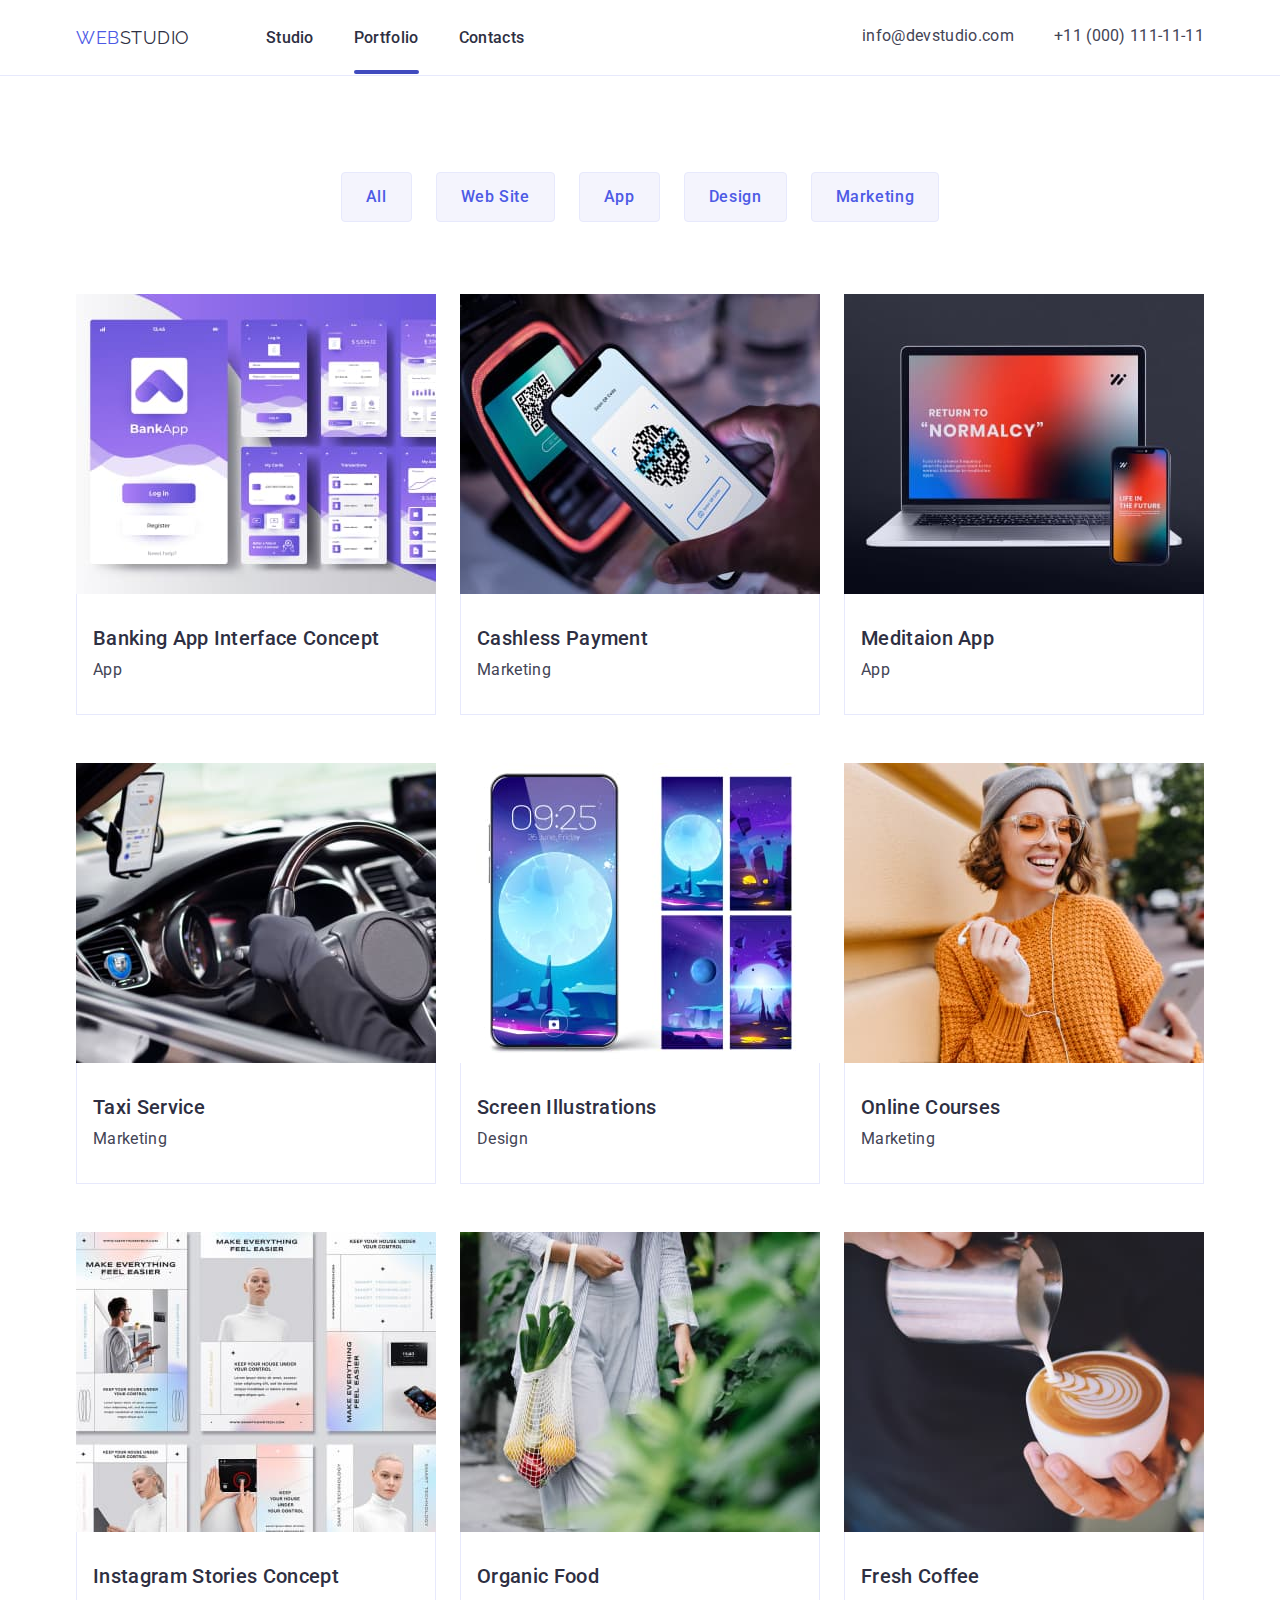
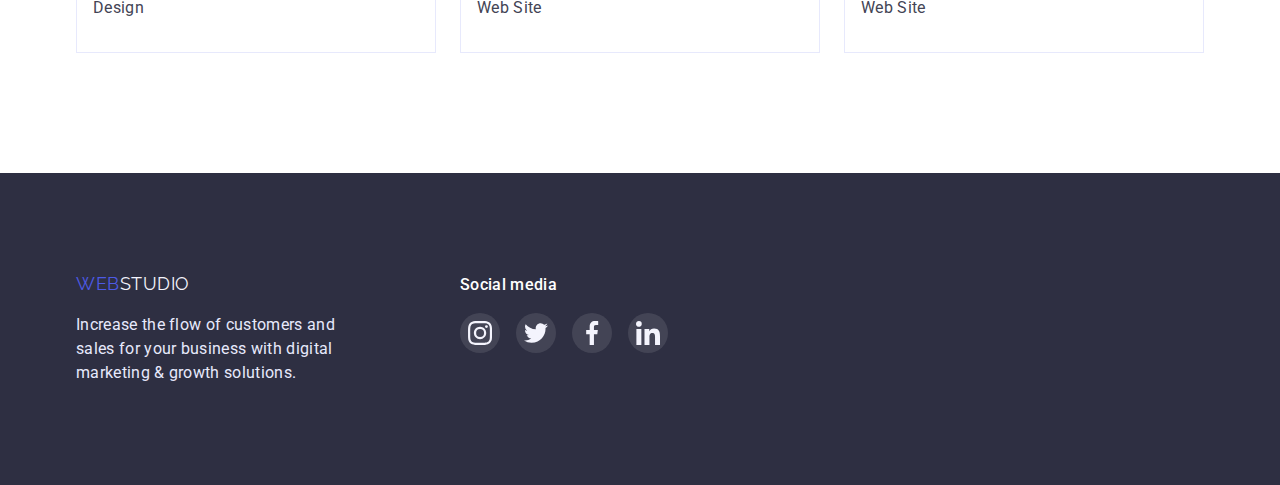
==== portfolio.html @ 822877cd "Initial commit" ====
<!DOCTYPE html>
<html lang="en">
  <head>
    <meta charset="UTF-8" />
    <meta name="viewport" content="width=device-width, initial-scale=1.0" />
    <title>Portfolio</title>
    <link rel="preconnect" href="https://fonts.googleapis.com" />
    <link rel="preconnect" href="https://fonts.gstatic.com" crossorigin />
    <link
      href="https://fonts.googleapis.com/css2?family=Raleway:wght@800&family=Roboto:wght@400;500;700;900&display=swap"
      rel="stylesheet"
    />
    <link
      rel="stylesheet"
      href="https://cdnjs.cloudflare.com/ajax/libs/modern-normalize/1.0.0/modern-normalize.min.css"
    />
    <link rel="stylesheet" href="./css/styles.css" />
  </head>
  <body>
    <header class="header">
      <div class="container">
        <!-- Navigation -->
        <nav class="header-nav">
          <!-- Logo -->
          <a href="./index.html" class="header-logo link">
            <span class="web-logo-part">Web</span>Studio</a
          >
          <!-- Sections -->
          <ul class="header-menu list">
            <li><a href="./index.html" class="link">Studio</a></li>
            <li>
              <a href="./portfolio.html" class="active-link">Portfolio</a>
            </li>
            <li><a href="#" class="link">Contacts</a></li>
          </ul>
        </nav>
        <!-- Contacts -->
        <address>
          <ul class="header-contacts list">
            <li>
              <a
                href="mailto:info@devstudio.com"
                class="header-contacts-mailto link"
                >info@devstudio.com</a
              >
            </li>
            <li>
              <a href="tel:+11(000)111-11-11" class="header-contacts-tel link"
                >+11 (000) 111-11-11</a
              >
            </li>
          </ul>
        </address>
      </div>
    </header>
    <main>
      <!-- Our Portfolio -->
      <section class="portfolio">
        <div class="container">
          <h1 class="visually-hidden">Our Portfolio</h1>
          <!-- Filters -->
          <ul class="portfolio-filters list">
            <li>
              <button type="button" class="btn secondary">All</button>
            </li>
            <li>
              <button type="button" class="btn secondary">Web Site</button>
            </li>
            <li>
              <button type="button" class="btn secondary">App</button>
            </li>
            <li>
              <button type="button" class="btn secondary">Design</button>
            </li>
            <li>
              <button type="button" class="btn secondary">Marketing</button>
            </li>
          </ul>
          <!-- Portfolio -->
          <h2 class="visually-hidden">Projects</h2>
          <ul class="portfolio-list list">
            <!-- Banking App Interface Concept -->
            <li class="portfolio-item">
              <a href="#" class="link">
                <div class="portfolio-project-img">
                  <img
                    src="./images/portfolio/banking-app.jpg"
                    alt="Example of Banking App Interface Concept"
                    width="360"
                    height="300"
                  />
                  <p class="portfolio-project-desc">
                    14 Stylish and User-Friendly App Design Concepts · Task
                    Manager App · Calorie Tracker App · Exotic Fruit Ecommerce
                    App · Cloud Storage App
                  </p>
                </div>
                <div class="portfolio-item-content">
                  <h3 class="sub-title">Banking App Interface Concept</h3>
                  <p>App</p>
                </div>
              </a>
            </li>
            <!-- Cashless Payment -->
            <li class="portfolio-item">
              <a href="#" class="link">
                <div class="portfolio-project-img">
                  <img
                    src="./images/portfolio/cashless-payment.jpg"
                    alt="Example of Cashless Payment System"
                    width="360"
                    height="300"
                  />
                  <p class="portfolio-project-desc">
                    14 Stylish and User-Friendly App Design Concepts · Task
                    Manager App · Calorie Tracker App · Exotic Fruit Ecommerce
                    App · Cloud Storage App
                  </p>
                </div>
                <div class="portfolio-item-content">
                  <h3 class="sub-title">Cashless Payment</h3>
                  <p>Marketing</p>
                </div>
              </a>
            </li>
            <!-- Meditaion App -->
            <li class="portfolio-item">
              <a href="#" class="link">
                <div class="portfolio-project-img">
                  <img
                    src="./images/portfolio/meditation-app.jpg"
                    alt="Example of Meditation App"
                    width="360"
                    height="300"
                  />

                  <p class="portfolio-project-desc">
                    14 Stylish and User-Friendly App Design Concepts · Task
                    Manager App · Calorie Tracker App · Exotic Fruit Ecommerce
                    App · Cloud Storage App
                  </p>
                </div>
                <div class="portfolio-item-content">
                  <h3 class="sub-title">Meditaion App</h3>
                  <p>App</p>
                </div>
              </a>
            </li>
            <!-- Taxi Service -->
            <li class="portfolio-item">
              <a href="#" class="link">
                <div class="portfolio-project-img">
                  <img
                    src="./images/portfolio/taxi-service.jpg"
                    alt="Example of Taxi Service"
                    width="360"
                    height="300"
                  />

                  <p class="portfolio-project-desc">
                    14 Stylish and User-Friendly App Design Concepts · Task
                    Manager App · Calorie Tracker App · Exotic Fruit Ecommerce
                    App · Cloud Storage App
                  </p>
                </div>
                <div class="portfolio-item-content">
                  <h3 class="sub-title">Taxi Service</h3>
                  <p>Marketing</p>
                </div>
              </a>
            </li>
            <!-- Screen Illustrations -->
            <li class="portfolio-item">
              <a href="#" class="link">
                <div class="portfolio-project-img">
                  <img
                    src="./images/portfolio/screen-illustrations.jpg"
                    alt="Example of Screen Illustrations"
                    width="360"
                    height="300"
                  />

                  <p class="portfolio-project-desc">
                    14 Stylish and User-Friendly App Design Concepts · Task
                    Manager App · Calorie Tracker App · Exotic Fruit Ecommerce
                    App · Cloud Storage App
                  </p>
                </div>
                <div class="portfolio-item-content">
                  <h3 class="sub-title">Screen Illustrations</h3>
                  <p>Design</p>
                </div>
              </a>
            </li>
            <!-- Online Courses -->
            <li class="portfolio-item">
              <a href="#" class="link">
                <div class="portfolio-project-img">
                  <img
                    src="./images/portfolio/online-courses.jpg"
                    alt="Example of Online Courses"
                    width="360"
                    height="300"
                  />

                  <p class="portfolio-project-desc">
                    14 Stylish and User-Friendly App Design Concepts · Task
                    Manager App · Calorie Tracker App · Exotic Fruit Ecommerce
                    App · Cloud Storage App
                  </p>
                </div>
                <div class="portfolio-item-content">
                  <h3 class="sub-title">Online Courses</h3>
                  <p>Marketing</p>
                </div>
              </a>
            </li>
            <!-- Instagram Stories Concept -->
            <li class="portfolio-item">
              <a href="#" class="link">
                <div class="portfolio-project-img">
                  <img
                    src="./images/portfolio/insta-stories-concept.jpg"
                    alt="Example of Instagram Stories Concept"
                    width="360"
                    height="300"
                  />

                  <p class="portfolio-project-desc">
                    14 Stylish and User-Friendly App Design Concepts · Task
                    Manager App · Calorie Tracker App · Exotic Fruit Ecommerce
                    App · Cloud Storage App
                  </p>
                </div>
                <div class="portfolio-item-content">
                  <h3 class="sub-title">Instagram Stories Concept</h3>
                  <p>Design</p>
                </div>
              </a>
            </li>
            <!-- Organic Food -->
            <li class="portfolio-item">
              <a href="#" class="link">
                <div class="portfolio-project-img">
                  <img
                    src="./images/portfolio/organic-food.jpg"
                    alt="Example of Organic Food Web Site"
                    width="360"
                    height="300"
                  />

                  <p class="portfolio-project-desc">
                    14 Stylish and User-Friendly App Design Concepts · Task
                    Manager App · Calorie Tracker App · Exotic Fruit Ecommerce
                    App · Cloud Storage App
                  </p>
                </div>
                <div class="portfolio-item-content">
                  <h3 class="sub-title">Organic Food</h3>
                  <p>Web Site</p>
                </div>
              </a>
            </li>
            <!-- Fresh Coffee -->
            <li class="portfolio-item">
              <a href="#" class="link">
                <div class="portfolio-project-img">
                  <img
                    src="./images/portfolio/fresh-coffee.jpg"
                    alt="Example of Fresh Coffee Web Site"
                    width="360"
                    height="300"
                  />
                  <p class="portfolio-project-desc">
                    14 Stylish and User-Friendly App Design Concepts · Task
                    Manager App · Calorie Tracker App · Exotic Fruit Ecommerce
                    App · Cloud Storage App
                  </p>
                </div>
                <div class="portfolio-item-content">
                  <h3 class="sub-title">Fresh Coffee</h3>
                  <p>Web Site</p>
                </div>
              </a>
            </li>
          </ul>
        </div>
      </section>
    </main>
    <footer class="footer">
      <div class="container">
        <div class="footer-logo-block">
          <!-- Logo -->
          <a href="./index.html" class="footer-logo link">
            <span class="web-logo-part">Web</span>Studio</a
          >
          <p class="footer-text">
            Increase the flow of customers and sales for your business with
            digital marketing & growth solutions.
          </p>
        </div>
        <div class="footer-social-media">
          <p class="footer-icons-title">Social media</p>
          <ul class="footer-social-media-list list">
            <li class="footer-social-media-item">
              <a href="#" class="footer-social-media-link link">
                <svg class="social-media-icon" width="24" height="24">
                  <use href="./images/icons.svg#icon-instagram"></use>
                </svg>
              </a>
            </li>
            <li class="footer-social-media-item">
              <a href="#" class="footer-social-media-link link"
                ><svg class="social-media-icon" width="24" height="24">
                  <use href="./images/icons.svg#icon-twitter"></use></svg
              ></a>
            </li>
            <li class="footer-social-media-item">
              <a href="#" class="footer-social-media-link link"
                ><svg class="social-media-icon" width="24" height="24">
                  <use href="./images/icons.svg#icon-fb"></use></svg
              ></a>
            </li>
            <li>
              <a href="#" class="footer-social-media-link link"
                ><svg class="social-media-icon" width="24" height="24">
                  <use href="./images/icons.svg#icon-linkedin"></use></svg
              ></a>
            </li>
          </ul>
        </div>
      </div>
    </footer>
  </body>
</html>
---- css/styles.css ----
/* ROOT */

:root {
  /* Positioning */
  --top-bottom-section-padding: 120px;
  --section-bottom-margin: 72px;
  --p-margin-top-bottom: 8px;
  --column-img-gap: 24px;
  --row-img-gap: 48px;
  --header-gap: 40px;
  --footer-gap-margin: 16px;

  /* Transition */
  --transition-duration: 250ms;
  --transition-timing-function: cubic-bezier(0.4, 0, 0.2, 1);

  /* Border */
  --btn-border-radius: 4px;

  /* Color */
  --primary-brand-color: #4d5ae5;
  --pressed-state-color: #404bbf;
  --success-color: #31d0aa;
  --title-text-color: #2e2f42;
  --subtle-text-color: #8e8f99;
  --primary-text-color: #434455;
  --accent-color: #e7e9fc;
  --light-backgrounds-color: #f4f4fd;
  --main-basic-color: #ffffff;
  --hero-bg: #2e2f42;
  --hero-bg-gradient: rgba(46, 47, 66, 0.7);
  --modal-window-color: #fcfcfc;
  --modal-overlay-color: rgba(46, 47, 66, 0.4);

  /* Font */

  /* Family */
  --primary-font: Roboto;
  --logo-font: Raleway;
  --family-font: sans-serif;
  /* Weight */
  --med-font: 500;
  --bold-font: 700;
  /* Size */
  --main-title-font-size: 56px;
  --section-title-font-size: 36px;
  --sub-title-font-size: 20px;
  --logo-font-size: 18px;
  --small-font-size: 12px;
  /* Line height */
  --main-title-line-height: 1.07;
  --section-title-line-height: 1.11;
  --small-line-height: 1.16;
  --footer-logo-line-height: 1.17;
  --sub-title-line-height: 1.2;
  --header-logo-line-height: 1.33;
  --primary-line-height: 1.5;
  /* Letter spacing */
  --primary-letter-spacing: 0.02em;
  --logo-letter-spacing: 0.03em;
  --small-btn-letter-spacing: 0.04em;
}

/* RESET */

h1,
h2,
h3,
p {
  margin: 0;
}

ul {
  padding: 0;
  margin: 0;
}

img {
  display: block;
  width: 100%;
  max-width: 100%;
  height: auto;
}

address {
  font-style: normal;
}

.container {
  width: 100%;
  max-width: 1158px;
  padding: 0 15px;
  margin: 0 auto;
}

.section {
  padding: var(--top-bottom-section-padding) 0;
}

.link,
.active-link {
  color: inherit;
  text-decoration: none;
}

.list {
  list-style: none;
}

/* Body */

body {
  color: var(--primary-text-color);
  background-color: var(--main-basic-color);

  font-family: var(--primary-font), var(--family-font);
  line-height: var(--primary-line-height);
  letter-spacing: var(--primary-letter-spacing);
}

/* Titles */

/* h1 */
.main-title {
  font-weight: var(--bold-font);
  font-size: var(--main-title-font-size);
  line-height: var(--main-title-line-height);
}

/* h2 */
.section-title {
  margin-bottom: var(--section-bottom-margin);

  color: var(--title-text-color);

  font-weight: var(--bold-font);
  font-size: var(--section-title-font-size);
  line-height: var(--section-title-line-height);
  text-align: center;
}

/* h3 */
.sub-title {
  margin-bottom: var(--p-margin-top-bottom);

  color: var(--title-text-color);

  font-weight: var(--med-font);
  font-size: var(--sub-title-font-size);
  line-height: var(--sub-title-line-height);
}

.visually-hidden {
  position: absolute;
  width: 1px;
  height: 1px;
  margin: -1px;
  border: 0;
  padding: 0;

  white-space: nowrap;
  clip-path: inset(100%);
  clip: rect(0 0 0 0);
  overflow: hidden;
}

/* Buttons */

.btn {
  display: block;
  margin: 0 auto;
  border-radius: var(--btn-border-radius);
  text-align: center;

  font-family: inherit;
  font-weight: var(--med-font);
  font-size: inherit;
  line-height: inherit;
  letter-spacing: var(--small-btn-letter-spacing);

  cursor: pointer;
}

.btn.primary {
  border: transparent;
  box-shadow: 0px 4px 4px rgba(0, 0, 0, 0.15);
  padding: 16px 32px 16px 32px;
  min-width: 169px;

  background-color: var(--primary-brand-color);
  color: var(--main-basic-color);

  transition: box-shadow var(--transition-duration)
      var(--transition-timing-function),
    background-color var(--transition-duration)
      var(--transition-timing-function);
}

.btn.primary:is(:hover, :focus) {
  box-shadow: 0px 1px 6px rgba(46, 47, 66, 0.08),
    0px 1px 1px rgba(46, 47, 66, 0.16), 0px 2px 1px rgba(46, 47, 66, 0.08);

  background-color: var(--pressed-state-color);
}

.btn.secondary {
  padding: 12px 24px 12px 24px;
  min-width: 69px;
  border: 1px solid var(--accent-color);

  background-color: var(--light-backgrounds-color);
  color: var(--primary-brand-color);

  transition: box-shadow var(--transition-duration)
      var(--transition-timing-function),
    background-color var(--transition-duration)
      var(--transition-timing-function),
    color var(--transition-duration) var(--transition-timing-function);
}

.btn.secondary:is(:hover, :focus) {
  border: 1px solid transparent;
  box-shadow: 0px 3px 1px rgba(0, 0, 0, 0.1), 0px 2px 1px rgba(0, 0, 0, 0.08),
    0px 2px 2px rgba(0, 0, 0, 0.12);

  background-color: var(--pressed-state-color);
  color: var(--main-basic-color);
}

/* Logo */

.web-logo-part {
  color: var(--primary-brand-color);
}

/* HEADER */

.header {
  border-bottom: 1px solid var(--accent-color);
}

.header > .container {
  display: flex;
}

/* Navigation */

.header-nav {
  display: flex;
  align-items: center;
  margin-right: auto;
}

/* Logo */

.header-logo {
  color: var(--title-text-color);

  font-family: var(--logo-font), var(--family-font);
  font-size: var(--logo-font-size);
  letter-spacing: var(--logo-letter-spacing);
  line-height: var(--logo-line-height);
  text-transform: uppercase;
}

/* Sections */

.header-menu {
  display: flex;
  gap: var(--header-gap);
  margin-left: 76px;
}

.header-menu .link,
.header-menu .active-link {
  position: relative;

  color: var(--title-text-color);

  font-weight: var(--med-font);

  transition: color var(--transition-duration) var(--transition-timing-function);
}

.header-menu .link:is(:hover, :focus),
.header-menu .active-link:is(:hover, :focus) {
  color: var(--pressed-state-color);
}

/* Лінія в меню навігації підсвічується на активній сторінці  */
.header-menu .active-link::after {
  content: '';
  position: absolute;
  left: 0;
  bottom: 0;
  border-radius: 2px;

  display: block;
  width: 100%;
  height: 4px;

  background-color: var(--pressed-state-color);
}

/* Лінія в меню навігації підсвічується при переключенні між назвами сторінок сайту*/
.header-menu .link::after {
  content: '';
  position: absolute;
  left: 0;
  bottom: 0;
  border-radius: 2px;

  display: block;
  width: 100%;
  height: 4px;

  background-color: var(--pressed-state-color);

  opacity: 0;
  transform: scaleX(0);
  transform-origin: center left;
  transition: transform var(--transition-duration)
      var(--transition-timing-function),
    opacity var(--transition-duration) var(--transition-timing-function);
}

.header-menu .link:hover::after {
  opacity: 1;
  transform: scaleX(1);
}

/* Contacts */

.header-contacts {
  display: flex;
  gap: var(--header-gap);
}

.header-contacts-mailto,
.header-contacts-tel {
  color: var(--primary-text-color);

  transition: color var(--transition-duration) var(--transition-timing-function);
}

.header-contacts-mailto:is(:hover, :focus),
.header-contacts-tel:is(:hover, :focus) {
  color: var(--pressed-state-color);
}

.header-logo,
.header-menu .link,
.header-menu .active-link,
.header-contacts-mailto,
.header-contacts-tel {
  display: block;
  padding-top: 24px;
  padding-bottom: 24px;
}

/* PAGE STUDIO*/

/* Hero */

.hero {
  max-width: 1440px;
  margin-left: auto;
  margin-right: auto;
  padding-top: 188px;
  padding-bottom: 188px;

  background-image: linear-gradient(
      var(--hero-bg-gradient),
      var(--hero-bg-gradient)
    ),
    url(../images/hero.jpg);
  background-repeat: no-repeat;
  background-position: center;
  background-size: cover;
  background-color: var(--hero-bg);
}

.hero-title {
  color: var(--main-basic-color);

  text-align: center;
  max-width: 496px;
  margin: 0 auto 48px;
}

/* Our Features */

.features-list {
  display: flex;
  column-gap: var(--column-img-gap);
}

.features-item {
  width: calc((100% - 72px) / 4);
}

.features-container {
  height: 112px;
  display: flex;
  justify-content: center;
  align-items: center;
  margin-bottom: var(--p-margin-top-bottom);

  background-color: var(--light-backgrounds-color);
  border-radius: 4px;
}

/* Our Flow */

.flow {
  padding-bottom: var(--top-bottom-section-padding);
}

.flow-list {
  display: flex;
  column-gap: var(--column-img-gap);
}

.flow-item {
  width: calc((100% - 48px) / 3);
}

/* Our Team */

.team {
  background-color: var(--light-backgrounds-color);
}

.team-list {
  display: flex;
  gap: var(--column-img-gap);
}

.team-item {
  width: calc((100% - 72px) / 4);
  box-shadow: 0px 1px 6px rgba(46, 47, 66, 0.08),
    0px 1px 1px rgba(46, 47, 66, 0.16), 0px 2px 1px rgba(46, 47, 66, 0.08);
  border-radius: 0px 0px 4px 4px;

  background-color: var(--main-basic-color);
}

.team-item-wrap {
  padding: 32px 16px;
  text-align: center;
}

.social-media-list {
  display: flex;
  justify-content: center;
  gap: var(--column-img-gap);
  margin-top: var(--p-margin-top-bottom);
}

.social-media-item {
  width: calc((100% - 72px) / 4);
  height: 40px;
}

.social-media-link {
  display: flex;
  justify-content: center;
  align-items: center;
  width: 100%;
  height: 100%;

  background-color: var(--primary-brand-color);
  border-radius: 50%;

  transition: background-color var(--transition-duration)
    var(--transition-timing-function);
}

.social-media-link:is(:hover, :focus) {
  background-color: var(--pressed-state-color);
}

.social-media-icon {
  fill: var(--light-backgrounds-color);
}

/* Our Customers */

.customers-list {
  display: flex;
  gap: var(--column-img-gap);
}

.customers-item {
  width: calc((100% - 120px) / 6);
  height: 88px;
}

.customers-link {
  display: flex;
  justify-content: center;
  align-items: center;
  width: 100%;
  height: 100%;

  fill: var(--subtle-text-color);
  border: 1px solid var(--subtle-text-color);
  border-radius: 4px;

  transition: border-color var(--transition-duration)
      var(--transition-timing-function),
    fill var(--transition-duration) var(--transition-timing-function);
}

.customers-link:is(:hover, :focus) {
  border: 1px solid var(--pressed-state-color);
  fill: var(--pressed-state-color);
}

/* PAGE PORTFOLIO*/

.portfolio {
  padding-top: 96px;
  padding-bottom: var(--top-bottom-section-padding);
}

/* Our Portrolio */

.portfolio-filters {
  display: flex;
  justify-content: center;
  margin-bottom: var(--section-bottom-margin);
  column-gap: var(--column-img-gap);
}

/* Filters */

/* Portfolio */

.portfolio-list {
  display: flex;
  flex-wrap: wrap;
  row-gap: var(--row-img-gap);
  column-gap: var(--column-img-gap);
}

.portfolio-item {
  background: var(--main-basic-color);

  width: calc((100% - 48px) / 3);

  transition: box-shadow var(--transition-duration)
    var(--transition-timing-function);
}

.portfolio-item:hover {
  box-shadow: 0px 1px 6px rgba(46, 47, 66, 0.08),
    0px 1px 1px rgba(46, 47, 66, 0.16), 0px 2px 1px rgba(46, 47, 66, 0.08);
}

.portfolio-item:hover .portfolio-project-desc {
  transform: translateY(0%);
}

.portfolio-project-img {
  position: relative;
  overflow: hidden;
}

.portfolio-project-desc {
  position: absolute;
  top: 0;
  padding: 40px 32px 0;
  height: 100%;

  color: var(--light-backgrounds-color);
  background-color: var(--primary-brand-color);

  transform: translateY(100%);
  transition: transform var(--transition-duration)
    var(--transition-timing-function);
}

.portfolio-item-content {
  padding: 32px 16px;
  border-right: 1px solid var(--accent-color);
  border-bottom: 1px solid var(--accent-color);
  border-left: 1px solid var(--accent-color);
}

/* FOOTER */

.footer {
  padding-top: 100px;
  padding-bottom: 100px;

  background-color: var(--title-text-color);
}

.footer > .container {
  display: flex;
  align-items: baseline;
}

/* Logo */
.footer-logo {
  color: var(--light-backgrounds-color);

  font-family: var(--logo-font), var(--family-font);
  font-size: var(--logo-font-size);
  letter-spacing: var(--logo-letter-spacing);
  line-height: var(--footer-logo-line-height);
  text-transform: uppercase;
}

.footer-text {
  width: 264px;
  margin-top: 16px;

  color: var(--accent-color);
}

.footer-social-media {
  margin-left: 120px;
}

.footer-icons-title {
  margin-bottom: var(--footer-gap-margin);
  color: var(--main-basic-color);

  font-weight: var(--med-font);
}

.footer-social-media-list {
  display: flex;
  gap: var(--footer-gap-margin);
}

.footer-social-media-link {
  display: flex;
  justify-content: center;
  align-items: center;
  width: 40px;
  height: 40px;

  background: rgba(255, 255, 255, 0.1);
  border-radius: 50%;

  transition: background-color var(--transition-duration)
    var(--transition-timing-function);
}

.footer-social-media-link:is(:hover, :focus) {
  background-color: var(--success-color);
}

/* Backdrop */

.backdrop {
  position: fixed;
  top: 0;
  width: 100%;
  height: 100%;
  background-color: var(--modal-overlay-color);
  transition: opacity var(--transition-duration)
      var(--transition-timing-function),
    visibility var(--transition-duration) var(--transition-timing-function);
}

/* Modal */

.modal {
  position: absolute;
  top: 50%;
  left: 50%;
  transform: translate(-50%, -50%) scale(1) rotate(360deg);
  width: 408px;
  min-height: 576px;
  box-shadow: 0px 1px 1px rgba(0, 0, 0, 0.14), 0px 1px 3px rgba(0, 0, 0, 0.12),
    0px 2px 1px rgba(0, 0, 0, 0.2);
  border-radius: 4px;
  padding: 24px;

  background-color: var(--modal-window-color);

  transition: transform var(--transition-duration)
    var(--transition-timing-function);
}

.backdrop.is-hidden .modal {
  transform: translate(-50%, -50%) scale(0) rotate(0);
}

.modal-close {
  display: block;
  margin-left: auto;
  padding: 0;
  text-align: center;
  width: 24px;
  height: 24px;
  border: 1px solid rgba(0, 0, 0, 0.1);
  border-radius: 50%;

  background: var(--light-backgrounds-color);
  fill: #000000;

  transition: background-color var(--transition-duration)
      var(--transition-timing-function),
    fill var(--transition-duration) var(--transition-timing-function);

  cursor: pointer;
}

.modal-close:is(:hover, :focus) {
  background: var(--pressed-state-color);
  fill: var(--main-basic-color);
}

.is-hidden {
  opacity: 0;
  pointer-events: none;
  visibility: hidden;
}
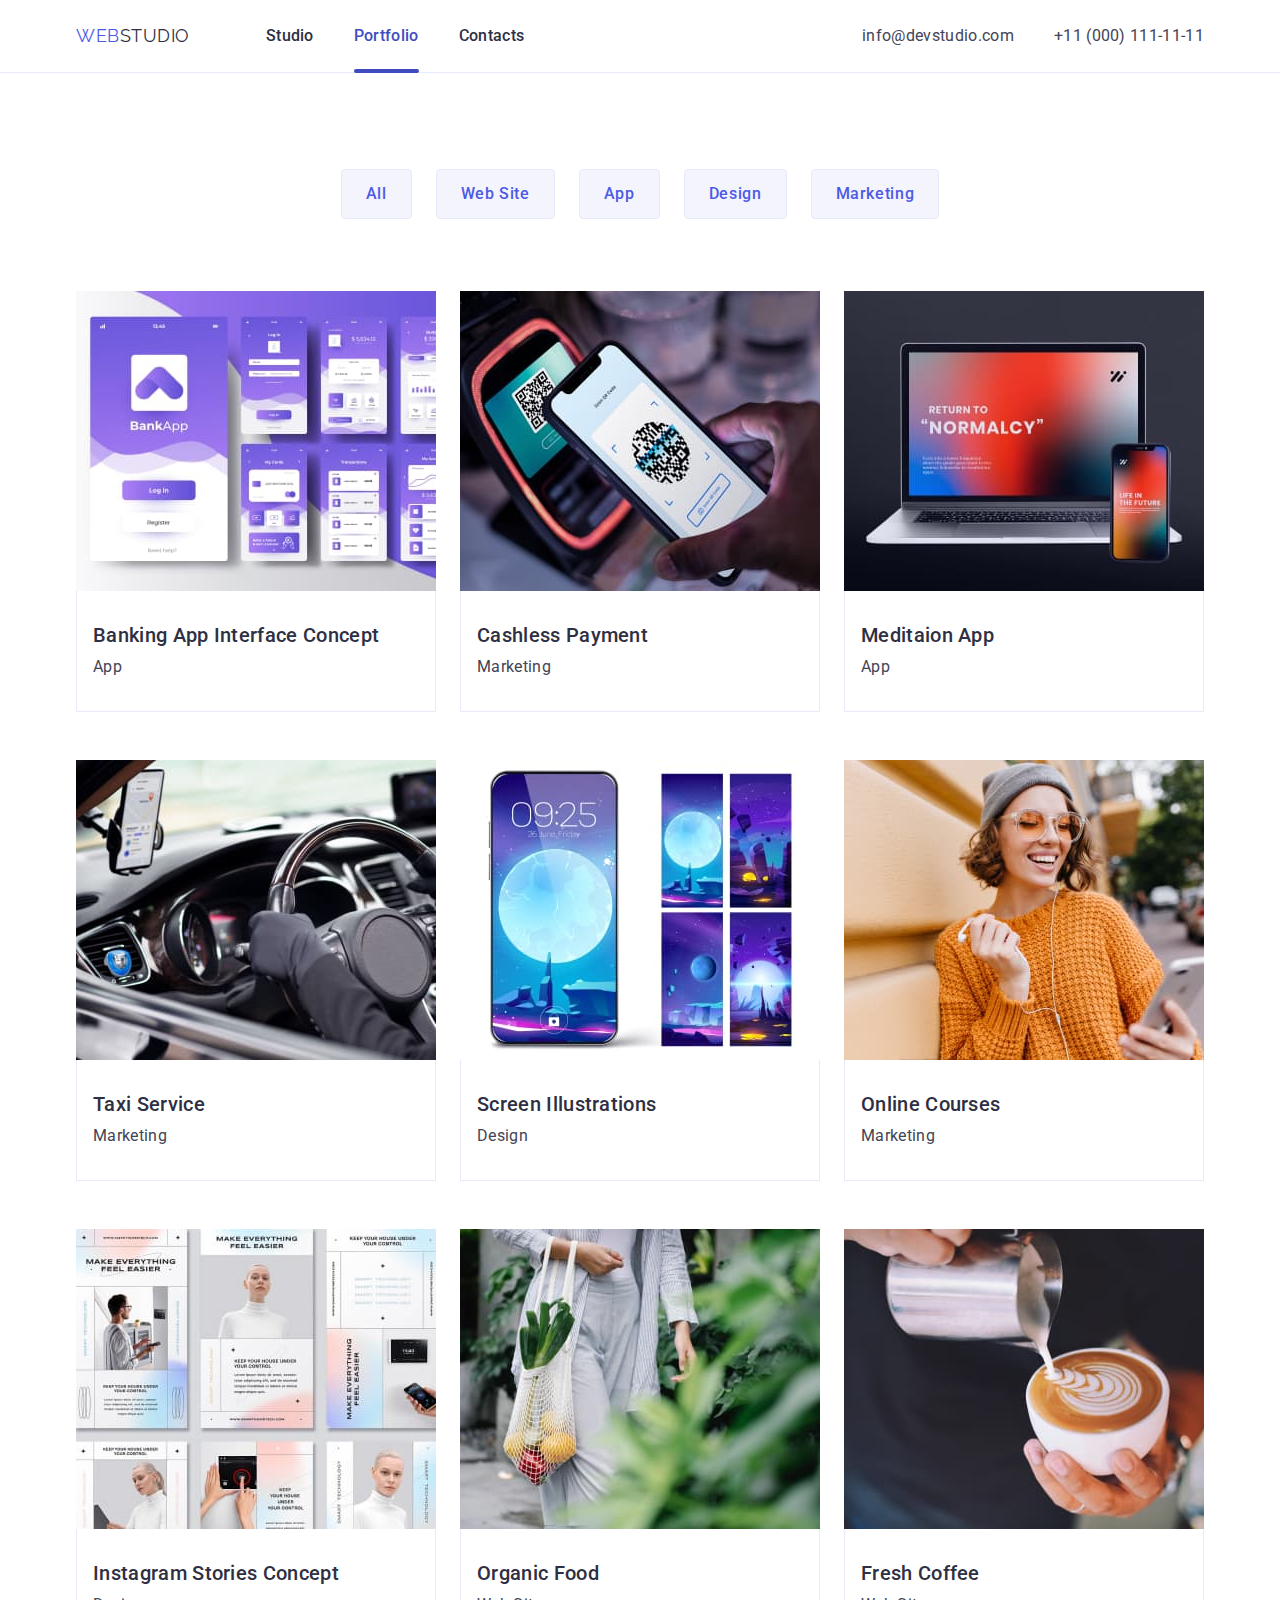
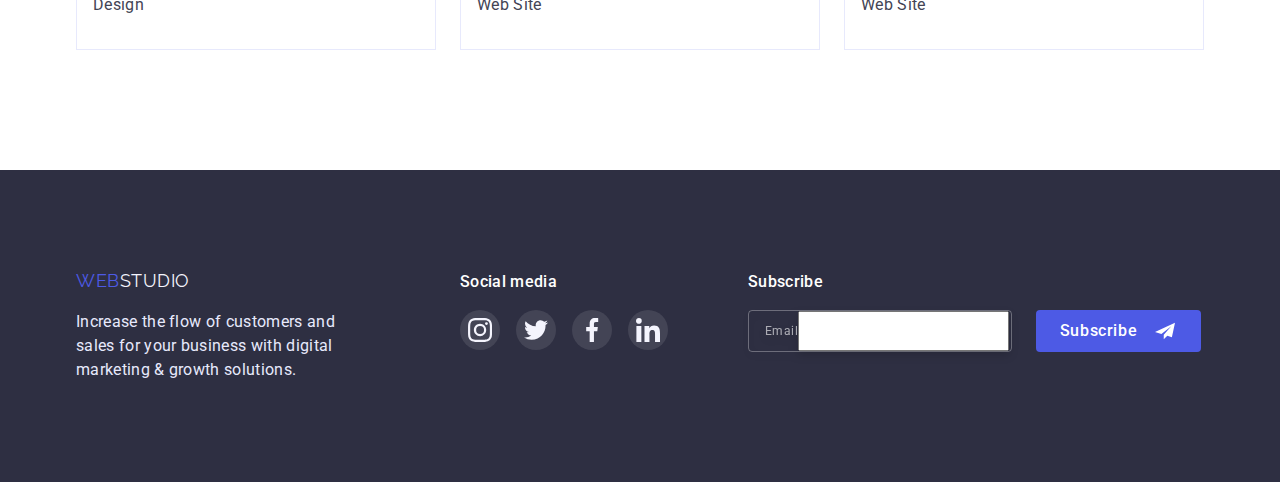
==== commit 4fe8ae9d: "Add form" ====
--- a/portfolio.html
+++ b/portfolio.html
@@ -329,6 +329,22 @@
             </li>
           </ul>
         </div>
+        <!-- Form -->
+        <form class="form-subscribe">
+          <p class="footer-subscribe-title">Subscribe</p>
+          <div class="form-subscribe-items">
+            <div class="form-subscribe-field">
+              <label for="email" class="form-subscribe-label">Email</label>
+              <input type="email" name="email" id="email" />
+            </div>
+            <button type="submit" class="btn btn-subscribe">
+              Subscribe
+              <svg width="24" height="20">
+                <use href="./images/icons.svg#icon-subscribe"></use>
+              </svg>
+            </button>
+          </div>
+        </form>
       </div>
     </footer>
   </body>
--- a/css/styles.css
+++ b/css/styles.css
@@ -50,7 +50,7 @@
   /* Line height */
   --main-title-line-height: 1.07;
   --section-title-line-height: 1.11;
-  --small-line-height: 1.16;
+  --small-line-height: 1.17;
   --footer-logo-line-height: 1.17;
   --sub-title-line-height: 1.2;
   --header-logo-line-height: 1.33;
@@ -184,7 +184,7 @@
 .btn.primary {
   border: transparent;
   box-shadow: 0px 4px 4px rgba(0, 0, 0, 0.15);
-  padding: 16px 32px 16px 32px;
+  padding: 16px 32px;
   min-width: 169px;
 
   background-color: var(--primary-brand-color);
@@ -204,7 +204,7 @@
 }
 
 .btn.secondary {
-  padding: 12px 24px 12px 24px;
+  padding: 12px 24px;
   min-width: 69px;
   border: 1px solid var(--accent-color);
 
@@ -259,7 +259,7 @@
   font-family: var(--logo-font), var(--family-font);
   font-size: var(--logo-font-size);
   letter-spacing: var(--logo-letter-spacing);
-  line-height: var(--logo-line-height);
+  line-height: var(--header-logo-line-height);
   text-transform: uppercase;
 }
 
@@ -282,17 +282,19 @@
   transition: color var(--transition-duration) var(--transition-timing-function);
 }
 
-.header-menu .link:is(:hover, :focus),
-.header-menu .active-link:is(:hover, :focus) {
+.header-menu .link:is(:hover, :focus) {
   color: var(--pressed-state-color);
 }
 
-/* Лінія в меню навігації підсвічується на активній сторінці  */
+.header-menu .active-link {
+  color: var(--pressed-state-color);
+}
+
 .header-menu .active-link::after {
   content: '';
   position: absolute;
   left: 0;
-  bottom: 0;
+  bottom: -1px;
   border-radius: 2px;
 
   display: block;
@@ -300,33 +302,6 @@
   height: 4px;
 
   background-color: var(--pressed-state-color);
-}
-
-/* Лінія в меню навігації підсвічується при переключенні між назвами сторінок сайту*/
-.header-menu .link::after {
-  content: '';
-  position: absolute;
-  left: 0;
-  bottom: 0;
-  border-radius: 2px;
-
-  display: block;
-  width: 100%;
-  height: 4px;
-
-  background-color: var(--pressed-state-color);
-
-  opacity: 0;
-  transform: scaleX(0);
-  transform-origin: center left;
-  transition: transform var(--transition-duration)
-      var(--transition-timing-function),
-    opacity var(--transition-duration) var(--transition-timing-function);
-}
-
-.header-menu .link:hover::after {
-  opacity: 1;
-  transform: scaleX(1);
 }
 
 /* Contacts */
@@ -624,7 +599,8 @@
   margin-left: 120px;
 }
 
-.footer-icons-title {
+.footer-icons-title,
+.footer-subscribe-title {
   margin-bottom: var(--footer-gap-margin);
   color: var(--main-basic-color);
 
@@ -652,6 +628,65 @@
 
 .footer-social-media-link:is(:hover, :focus) {
   background-color: var(--success-color);
+}
+
+/* Form */
+
+.form-subscribe {
+  margin-left: 80px;
+}
+
+.form-subscribe-items {
+  display: flex;
+  justify-content: baseline;
+  gap: var(--column-img-gap);
+}
+
+.form-subscribe-field {
+  display: flex;
+  justify-items: center;
+  width: 264px;
+
+  border: 1px solid rgba(255, 255, 255, 0.3);
+  filter: drop-shadow(0px 4px 4px rgba(0, 0, 0, 0.15));
+  border-radius: 4px;
+}
+
+.form-subscribe-field label {
+  padding: 8px 0px 8px 16px;
+
+  color: rgba(255, 255, 255, 0.6);
+
+  font-size: var(--small-font-size);
+  line-height: 2;
+  letter-spacing: var(--small-btn-letter-spacing);
+}
+
+.form-subscribe-field input {
+}
+
+.btn-subscribe {
+  min-width: 165px;
+  display: flex;
+  justify-content: center;
+  align-items: center;
+  column-gap: 16px;
+
+  background-color: var(--primary-brand-color);
+  color: var(--main-basic-color);
+  border: transparent;
+
+  transition: box-shadow var(--transition-duration)
+      var(--transition-timing-function),
+    background-color var(--transition-duration)
+      var(--transition-timing-function);
+}
+
+.btn-subscribe:is(:hover, :focus) {
+  box-shadow: 0px 1px 6px rgba(46, 47, 66, 0.08),
+    0px 1px 1px rgba(46, 47, 66, 0.16), 0px 2px 1px rgba(46, 47, 66, 0.08);
+
+  background-color: var(--pressed-state-color);
 }
 
 /* Backdrop */
@@ -692,10 +727,11 @@
 }
 
 .modal-close {
-  display: block;
   margin-left: auto;
   padding: 0;
-  text-align: center;
+  display: flex;
+  justify-content: center;
+  align-items: center;
   width: 24px;
   height: 24px;
   border: 1px solid rgba(0, 0, 0, 0.1);
@@ -721,3 +757,103 @@
   pointer-events: none;
   visibility: hidden;
 }
+
+.form-order-title {
+  margin-top: 24px;
+  margin-bottom: 16px;
+  text-align: center;
+
+  color: var(--title-text-color);
+
+  font-weight: var(--med-font);
+  line-height: var(--primary-line-height);
+}
+
+/* Form-order */
+
+.form-order-input {
+  width: 100%;
+  height: 40px;
+  padding-top: 8px;
+  padding-left: 16px;
+  padding-bottom: 8px;
+  margin-bottom: 8px;
+  border: 1px solid rgba(33, 33, 33, 0.2);
+  border-radius: 4px;
+
+  background-color: transparent;
+}
+
+.form-order-field {
+  margin-bottom: 8px;
+}
+
+.form-order-label {
+  margin-bottom: 4px;
+}
+
+.form-order-field-wrap {
+  position: relative;
+}
+
+.form-order-icon {
+  position: absolute;
+  top: 50%;
+  transform: translateY(-50%);
+}
+
+/* Попередня робота */
+/* .form-order-field {
+}
+
+  color: var(--subtle-text-color);
+  font-size: var(--small-font-size);
+  line-height: var(--small-line-height);
+  letter-spacing: var(--small-btn-letter-spacing);
+}
+
+.form-order-input-wrap {
+  position: relative;
+}
+
+.form-order-input {
+  width: 100%;
+  height: 40px;
+  padding: 8px 4px 8px 16px;
+  border: 1px solid rgba(33, 33, 33, 0.2);
+  border-radius: 4px;
+
+  background-color: transparent;
+}
+
+.form-order-icon {
+  position: absolute;
+  top: 50%;
+  transform: translateY(-50%);
+}
+
+.comment {
+  color: rgba(117, 117, 117, 0.5);
+
+  font-size: var(--small-font-size);
+  line-height: var(--small-line-height);
+  letter-spacing: var(--small-btn-letter-spacing);
+}
+
+.form-order-checkbox {
+  margin-bottom: 24px;
+}
+
+.form-order-label-checkbox {
+  color: #757575;
+
+  font-size: var(--small-font-size);
+  line-height: var(--small-line-height);
+  letter-spacing: var(--small-btn-letter-spacing);
+}
+
+.form-order-label-checkbox a {
+  color: var(--primary-brand-color);
+
+  line-height: var(--header-logo-line-height);
+} */
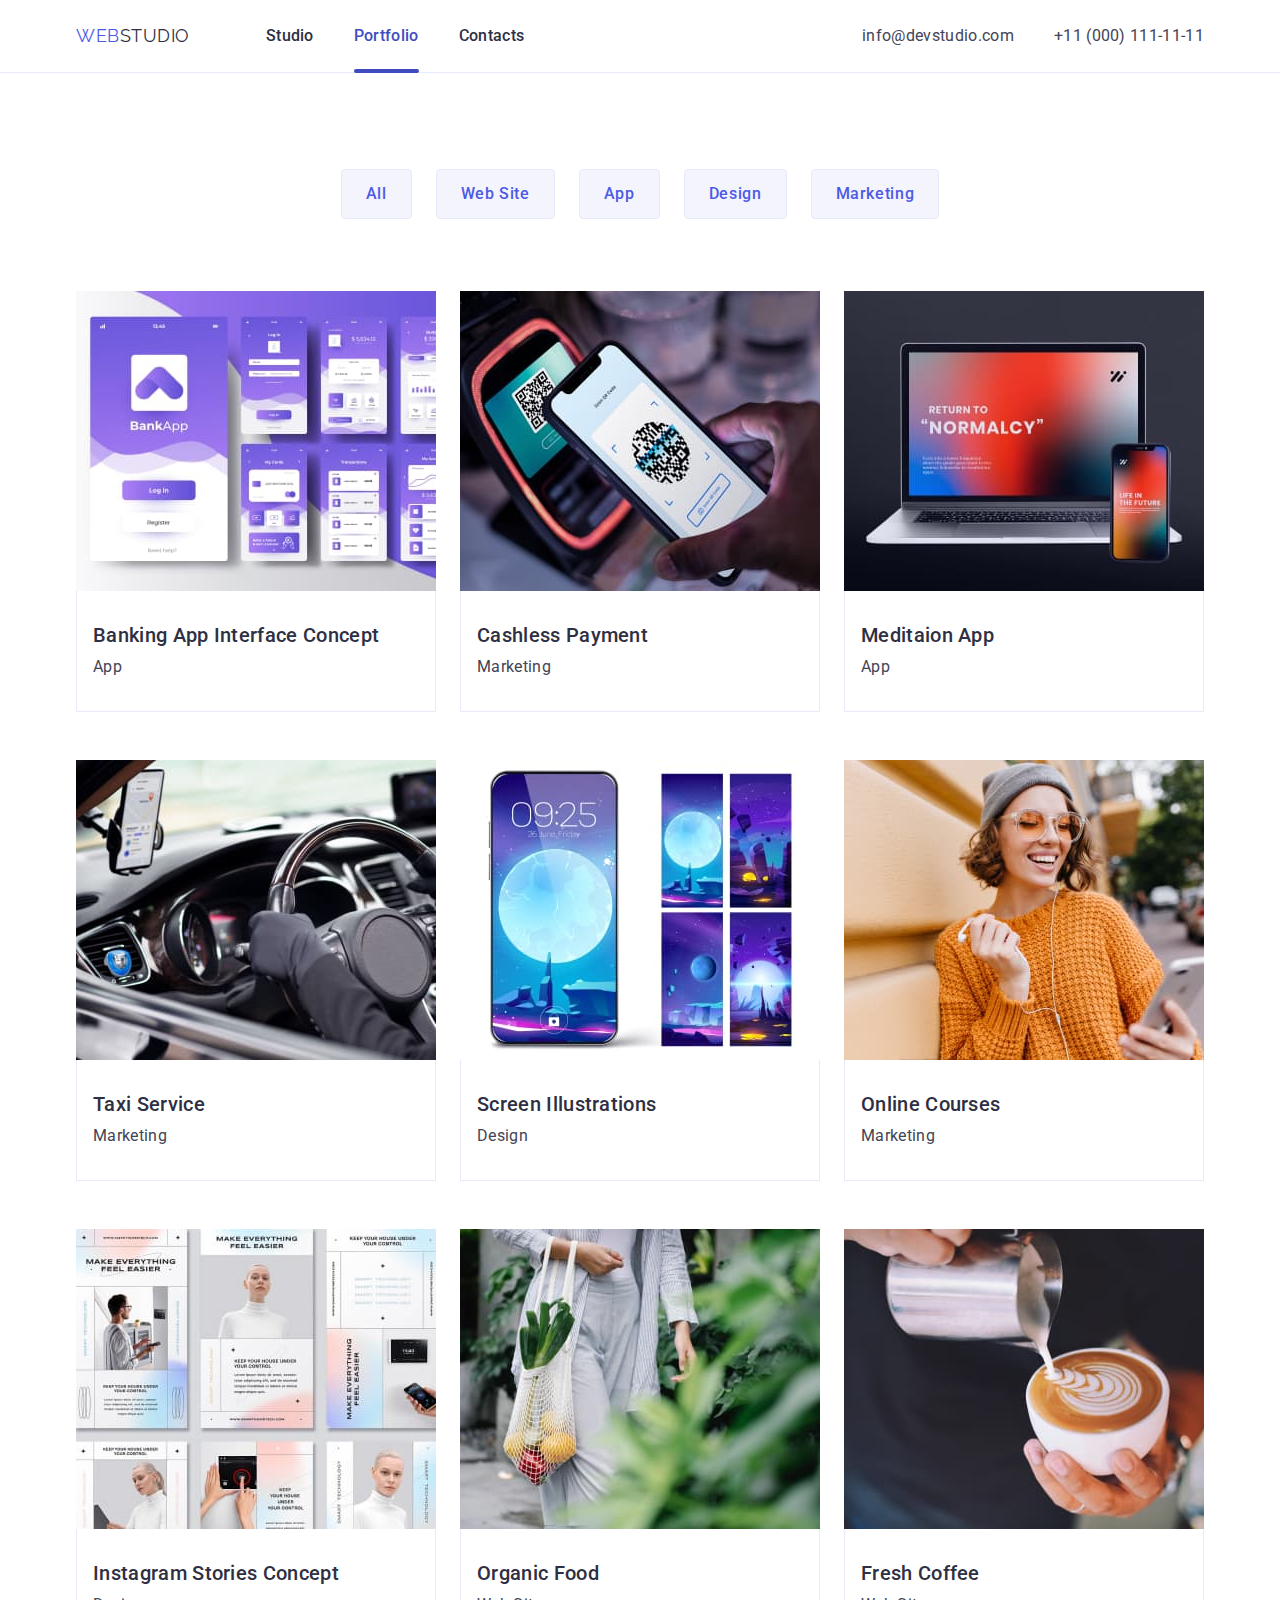
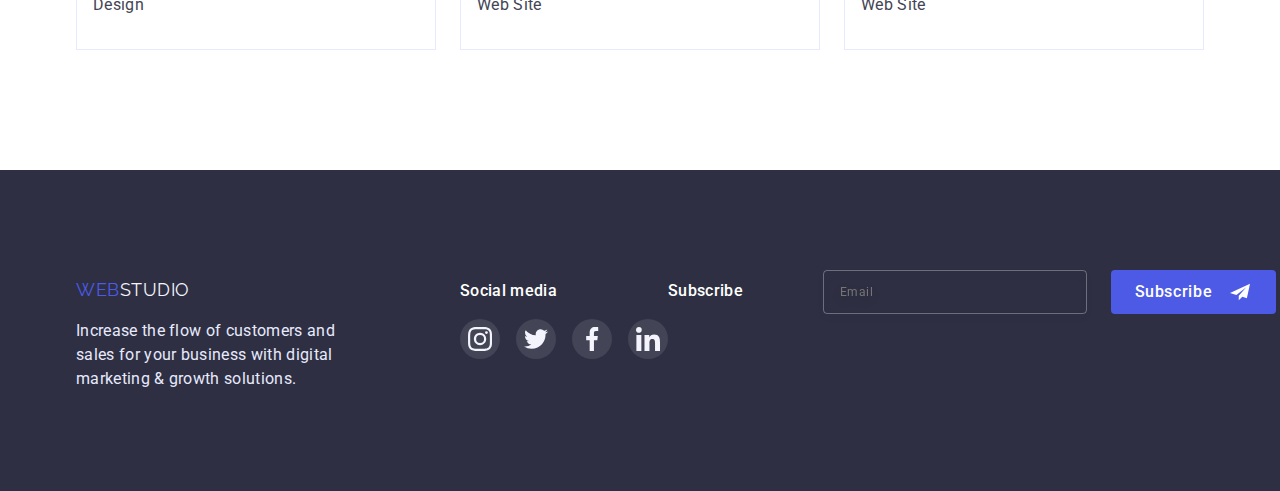
==== commit 3a289089: "Finalize forms" ====
--- a/portfolio.html
+++ b/portfolio.html
@@ -329,13 +329,24 @@
             </li>
           </ul>
         </div>
+        <p class="footer-subscribe-title">Subscribe</p>
         <!-- Form -->
         <form class="form-subscribe">
-          <p class="footer-subscribe-title">Subscribe</p>
           <div class="form-subscribe-items">
             <div class="form-subscribe-field">
-              <label for="email" class="form-subscribe-label">Email</label>
-              <input type="email" name="email" id="email" />
+              <label
+                for="email"
+                aria-label="Email"
+                class="form-subscribe-label"
+              >
+                <input
+                  class="form-subscribe-input"
+                  type="email"
+                  name="email"
+                  id="email"
+                  placeholder="Email"
+                />
+              </label>
             </div>
             <button type="submit" class="btn btn-subscribe">
               Subscribe
--- a/css/styles.css
+++ b/css/styles.css
@@ -599,8 +599,7 @@
   margin-left: 120px;
 }
 
-.footer-icons-title,
-.footer-subscribe-title {
+.footer-icons-title {
   margin-bottom: var(--footer-gap-margin);
   color: var(--main-basic-color);
 
@@ -630,6 +629,13 @@
   background-color: var(--success-color);
 }
 
+.footer-subscribe-title {
+  margin-bottom: 18px;
+  color: var(--main-basic-color);
+
+  font-weight: var(--med-font);
+}
+
 /* Form */
 
 .form-subscribe {
@@ -642,27 +648,20 @@
   gap: var(--column-img-gap);
 }
 
-.form-subscribe-field {
-  display: flex;
-  justify-items: center;
+.form-subscribe-field input {
   width: 264px;
+  padding: 9px 0px 9px 16px;
 
   border: 1px solid rgba(255, 255, 255, 0.3);
   filter: drop-shadow(0px 4px 4px rgba(0, 0, 0, 0.15));
   border-radius: 4px;
-}
-
-.form-subscribe-field label {
-  padding: 8px 0px 8px 16px;
 
   color: rgba(255, 255, 255, 0.6);
+  background-color: transparent;
 
   font-size: var(--small-font-size);
   line-height: 2;
   letter-spacing: var(--small-btn-letter-spacing);
-}
-
-.form-subscribe-field input {
 }
 
 .btn-subscribe {
@@ -771,89 +770,116 @@
 
 /* Form-order */
 
+.form-order-field {
+  margin-bottom: 8px;
+
+  font-size: var(--small-font-size);
+  line-height: var(--small-line-height);
+  letter-spacing: var(--small-btn-letter-spacing);
+}
+
+.form-order-label {
+  margin-bottom: 4px;
+
+  color: var(--subtle-text-color);
+}
+
+.form-order-field-wrap {
+  position: relative;
+}
+
 .form-order-input {
   width: 100%;
   height: 40px;
-  padding-top: 8px;
-  padding-left: 16px;
-  padding-bottom: 8px;
+  padding-top: 11px;
+  padding-left: 38px;
+  padding-bottom: 11px;
   margin-bottom: 8px;
   border: 1px solid rgba(33, 33, 33, 0.2);
   border-radius: 4px;
 
   background-color: transparent;
-}
-
-.form-order-field {
-  margin-bottom: 8px;
-}
-
-.form-order-label {
-  margin-bottom: 4px;
-}
-
-.form-order-field-wrap {
-  position: relative;
+  color: 000000;
+
+  outline: transparent;
+}
+
+.form-order-input:focus,
+.form-order-textarea:focus {
+  border: 1px solid var(--primary-brand-color);
+  border-radius: 4px;
 }
 
 .form-order-icon {
   position: absolute;
-  top: 50%;
+  top: 45%;
   transform: translateY(-50%);
-}
-
-/* Попередня робота */
-/* .form-order-field {
-}
-
-  color: var(--subtle-text-color);
+  left: 12px;
+
+  transition: fill var(--transition-duration) var(--transition-timing-function);
+}
+
+.form-order-input:focus + .form-order-icon {
+  fill: var(--primary-brand-color);
+}
+
+.form-order-textarea {
+  width: 100%;
+  height: 120px;
+  padding-top: 8px;
+  padding-left: 16px;
+  margin-bottom: 0px;
+  border: 1px solid rgba(33, 33, 33, 0.2);
+  border-radius: 4px;
+
+  color: rgba(117, 117, 117, 0.5);
+  background-color: transparent;
+
   font-size: var(--small-font-size);
   line-height: var(--small-line-height);
   letter-spacing: var(--small-btn-letter-spacing);
-}
-
-.form-order-input-wrap {
-  position: relative;
-}
-
-.form-order-input {
-  width: 100%;
-  height: 40px;
-  padding: 8px 4px 8px 16px;
-  border: 1px solid rgba(33, 33, 33, 0.2);
-  border-radius: 4px;
-
-  background-color: transparent;
-}
-
-.form-order-icon {
-  position: absolute;
-  top: 50%;
-  transform: translateY(-50%);
-}
-
-.comment {
-  color: rgba(117, 117, 117, 0.5);
+
+  outline: transparent;
+  resize: none;
+}
+
+.form-order-checkbox {
+  margin-top: 16px;
+  margin-bottom: 24px;
+}
+
+.form-order-label-checkbox {
+  display: flex;
+  align-items: baseline;
+
+  color: #757575;
 
   font-size: var(--small-font-size);
   line-height: var(--small-line-height);
   letter-spacing: var(--small-btn-letter-spacing);
 }
 
-.form-order-checkbox {
-  margin-bottom: 24px;
-}
-
-.form-order-label-checkbox {
-  color: #757575;
-
-  font-size: var(--small-font-size);
-  line-height: var(--small-line-height);
-  letter-spacing: var(--small-btn-letter-spacing);
-}
-
 .form-order-label-checkbox a {
   color: var(--primary-brand-color);
 
   line-height: var(--header-logo-line-height);
-} */
+}
+
+.form-order-label-checkbox span {
+  display: flex;
+  justify-content: center;
+  align-items: center;
+  width: 16px;
+  height: 16px;
+  border: 1.25px solid var(--title-text-color);
+  border-radius: 2px;
+  margin-right: 8px;
+
+  fill: transparent;
+}
+
+.form-order-input-checkbox:checked + .form-order-label-checkbox > span {
+  border: none;
+  background-color: var(--pressed-state-color);
+  fill: var(--light-backgrounds-color);
+}
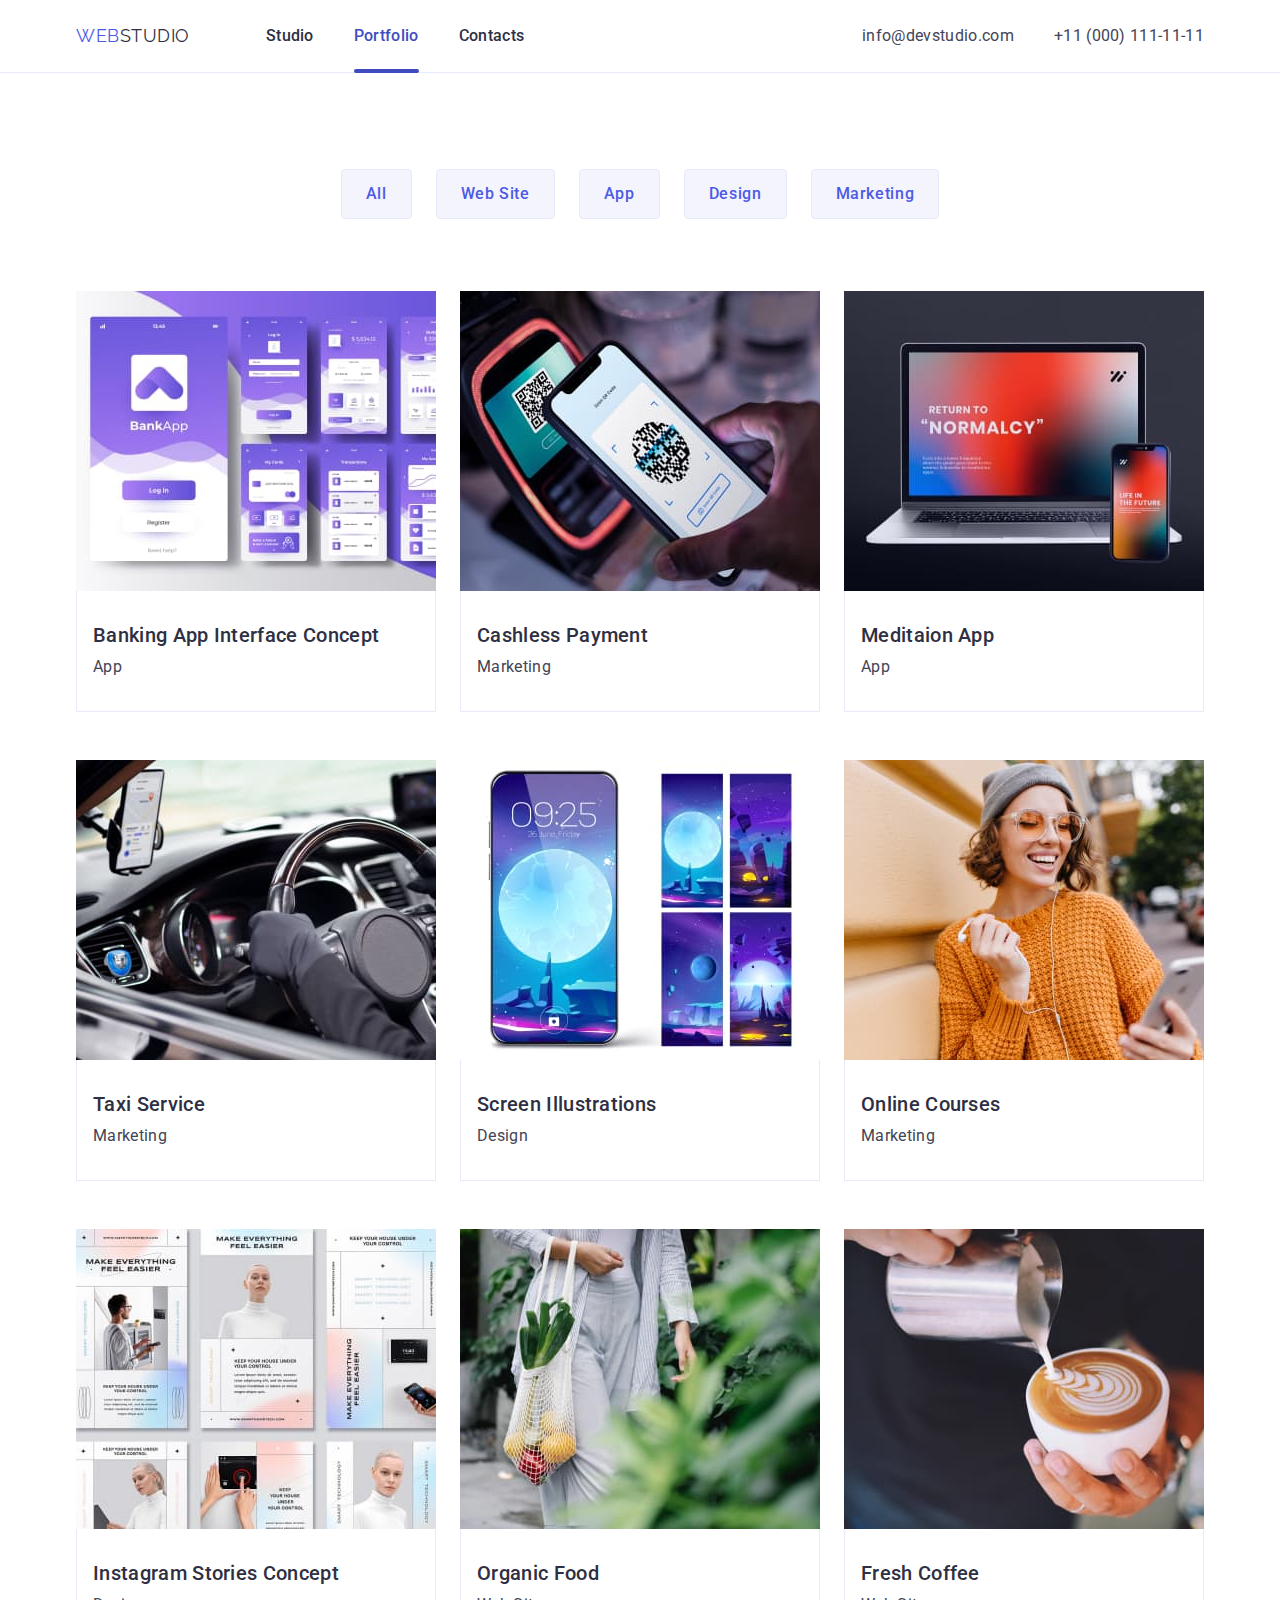
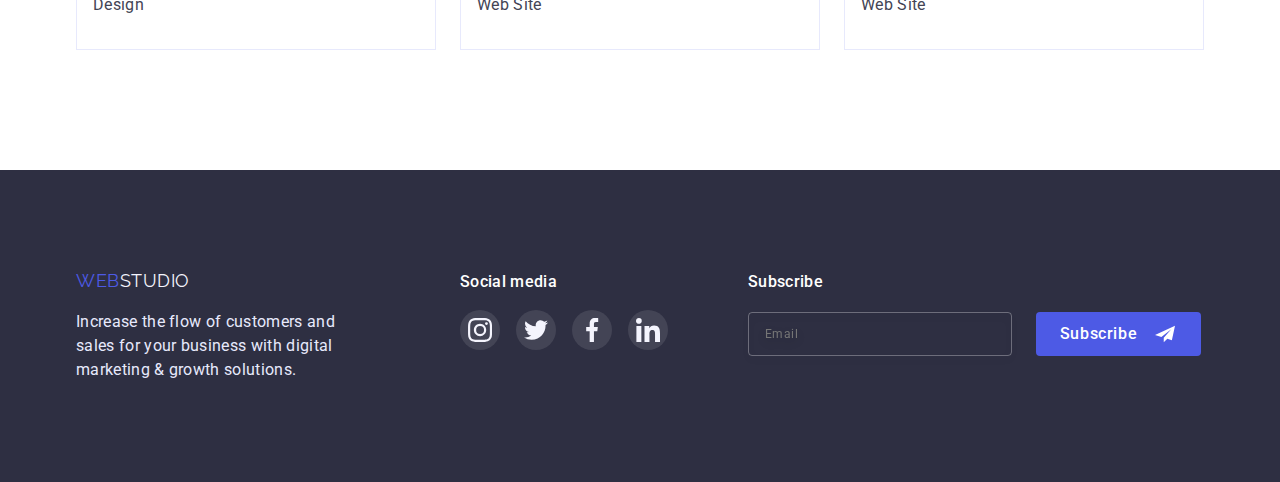
==== commit e69ebef8: "Update footer" ====
--- a/portfolio.html
+++ b/portfolio.html
@@ -329,9 +329,9 @@
             </li>
           </ul>
         </div>
-        <p class="footer-subscribe-title">Subscribe</p>
         <!-- Form -->
         <form class="form-subscribe">
+          <p class="footer-subscribe-title">Subscribe</p>
           <div class="form-subscribe-items">
             <div class="form-subscribe-field">
               <label
--- a/css/styles.css
+++ b/css/styles.css
@@ -629,14 +629,13 @@
   background-color: var(--success-color);
 }
 
+/* Form */
 .footer-subscribe-title {
   margin-bottom: 18px;
   color: var(--main-basic-color);
 
   font-weight: var(--med-font);
 }
-
-/* Form */
 
 .form-subscribe {
   margin-left: 80px;
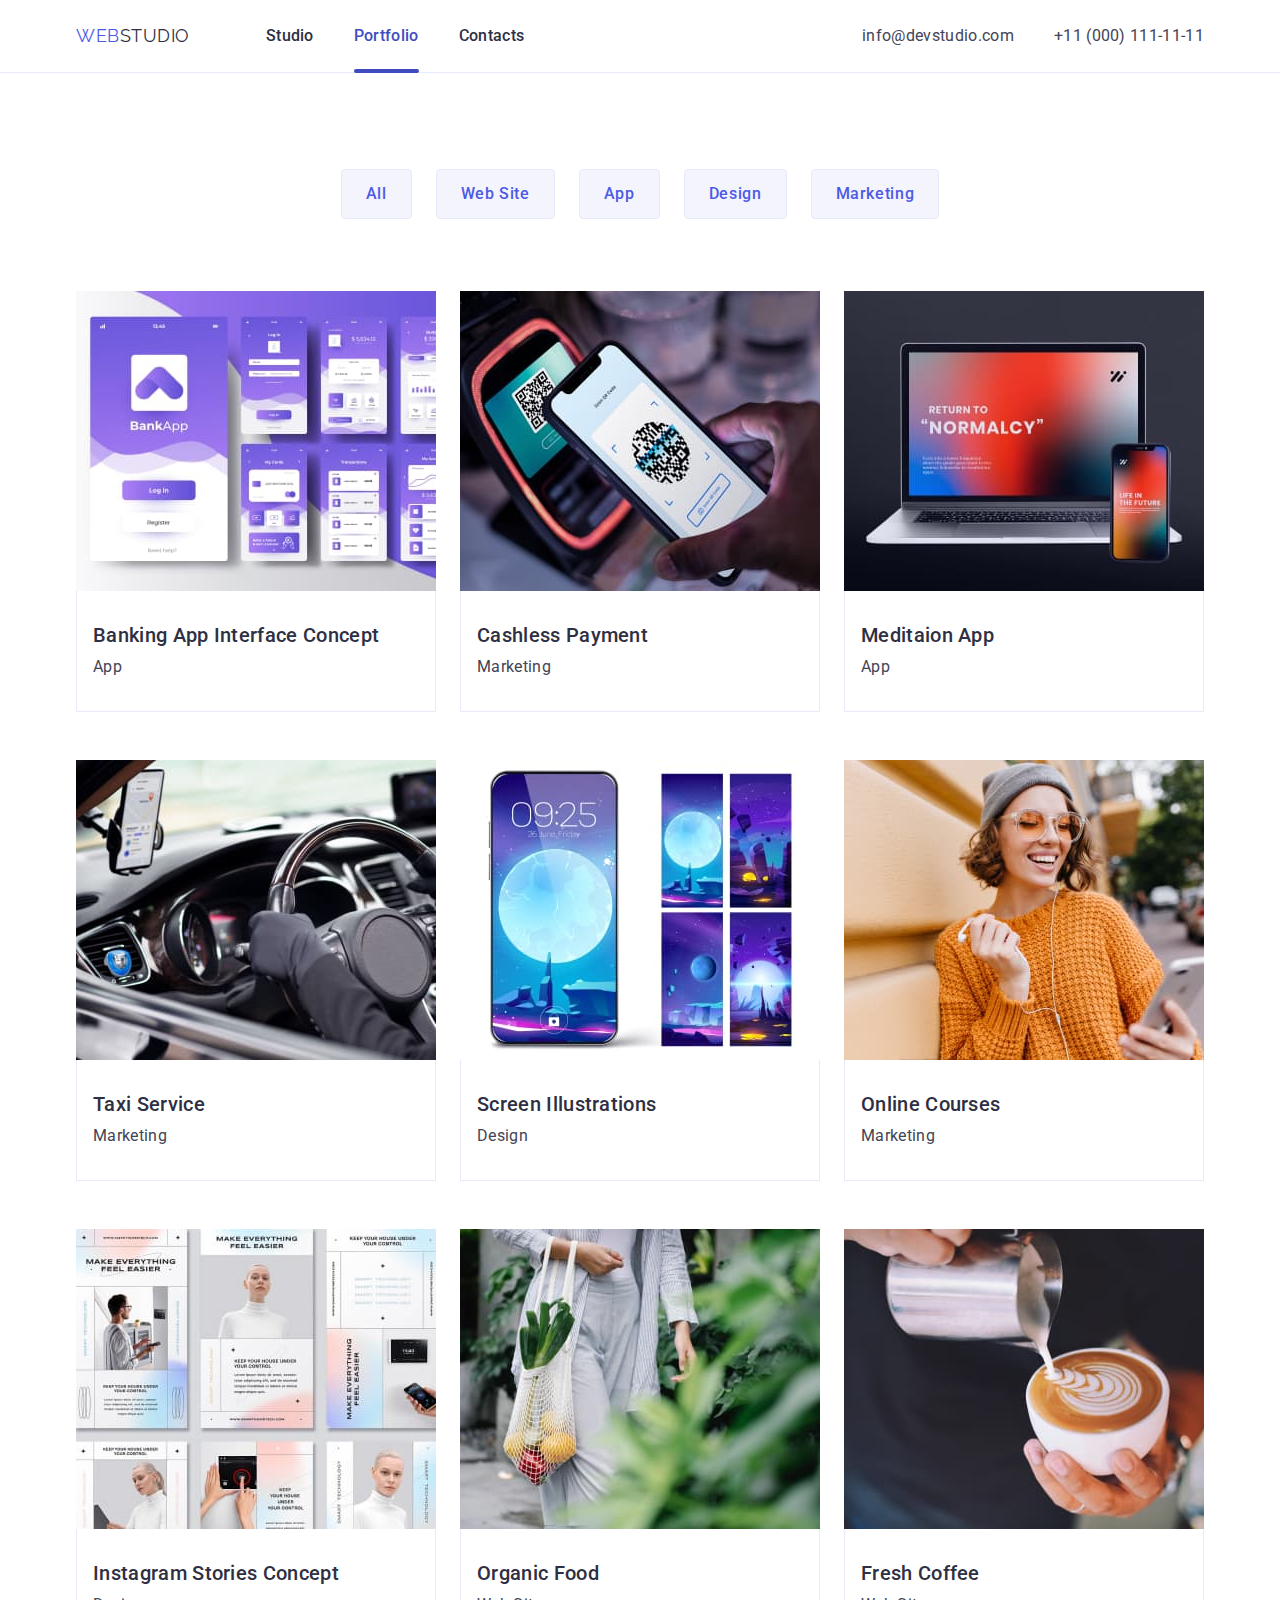
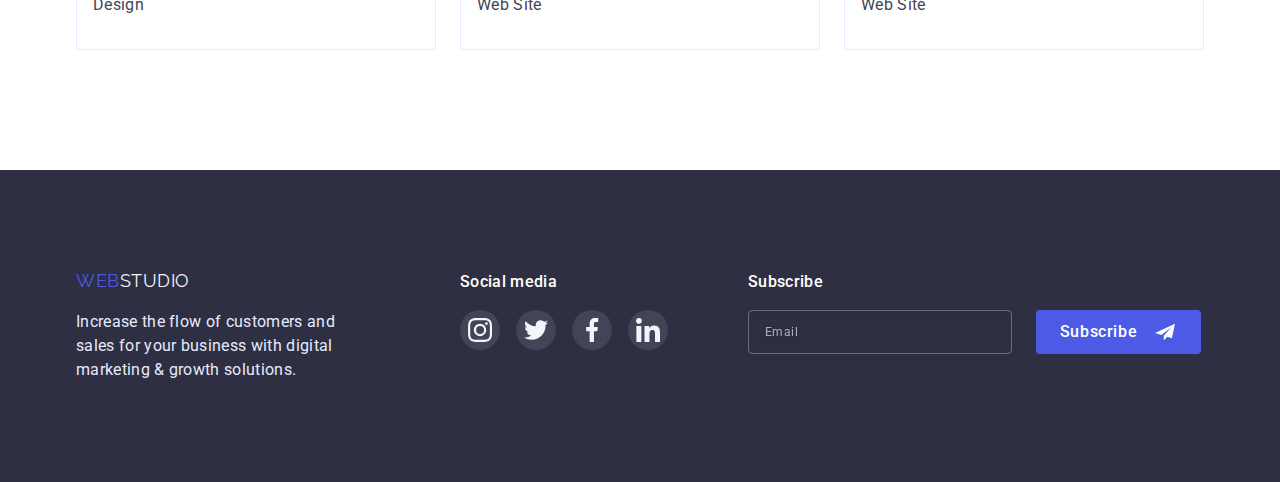
==== commit b6ec05a8: "Add edits to HW6" ====
--- a/portfolio.html
+++ b/portfolio.html
@@ -330,32 +330,24 @@
           </ul>
         </div>
         <!-- Form -->
-        <form class="form-subscribe">
+        <div class="form-subscribe-wrap">
           <p class="footer-subscribe-title">Subscribe</p>
-          <div class="form-subscribe-items">
-            <div class="form-subscribe-field">
-              <label
-                for="email"
-                aria-label="Email"
-                class="form-subscribe-label"
-              >
-                <input
-                  class="form-subscribe-input"
-                  type="email"
-                  name="email"
-                  id="email"
-                  placeholder="Email"
-                />
-              </label>
-            </div>
+          <form class="form-subscribe">
+            <input
+              class="form-subscribe-input"
+              type="email"
+              name="email"
+              id="email"
+              placeholder="Email"
+            />
             <button type="submit" class="btn btn-subscribe">
               Subscribe
               <svg width="24" height="20">
                 <use href="./images/icons.svg#icon-subscribe"></use>
               </svg>
             </button>
-          </div>
-        </form>
+          </form>
+        </div>
       </div>
     </footer>
   </body>
--- a/css/styles.css
+++ b/css/styles.css
@@ -27,6 +27,7 @@
   --accent-color: #e7e9fc;
   --light-backgrounds-color: #f4f4fd;
   --main-basic-color: #ffffff;
+  --second-basic-color: #000000;
   --hero-bg: #2e2f42;
   --hero-bg-gradient: rgba(46, 47, 66, 0.7);
   --modal-window-color: #fcfcfc;
@@ -391,6 +392,10 @@
   padding-bottom: var(--top-bottom-section-padding);
 }
 
+.flow-title {
+  text-transform: capitalize;
+}
+
 .flow-list {
   display: flex;
   column-gap: var(--column-img-gap);
@@ -631,23 +636,22 @@
 
 /* Form */
 .footer-subscribe-title {
-  margin-bottom: 18px;
+  margin-bottom: 16px;
   color: var(--main-basic-color);
 
   font-weight: var(--med-font);
 }
 
+.form-subscribe-wrap {
+  margin-left: 80px;
+}
+
 .form-subscribe {
-  margin-left: 80px;
-}
-
-.form-subscribe-items {
-  display: flex;
-  justify-content: baseline;
+  display: flex;
   gap: var(--column-img-gap);
 }
 
-.form-subscribe-field input {
+.form-subscribe-input {
   width: 264px;
   padding: 9px 0px 9px 16px;
 
@@ -655,8 +659,17 @@
   filter: drop-shadow(0px 4px 4px rgba(0, 0, 0, 0.15));
   border-radius: 4px;
 
+  background-color: transparent;
+
   color: rgba(255, 255, 255, 0.6);
-  background-color: transparent;
+
+  font-size: var(--small-font-size);
+  line-height: 2;
+  letter-spacing: var(--small-btn-letter-spacing);
+}
+
+.form-subscribe-input::placeholder {
+  color: rgba(255, 255, 255, 0.6);
 
   font-size: var(--small-font-size);
   line-height: 2;
@@ -708,7 +721,7 @@
   left: 50%;
   transform: translate(-50%, -50%) scale(1) rotate(360deg);
   width: 408px;
-  min-height: 576px;
+  height: 584px;
   box-shadow: 0px 1px 1px rgba(0, 0, 0, 0.14), 0px 1px 3px rgba(0, 0, 0, 0.12),
     0px 2px 1px rgba(0, 0, 0, 0.2);
   border-radius: 4px;
@@ -736,7 +749,7 @@
   border-radius: 50%;
 
   background: var(--light-backgrounds-color);
-  fill: #000000;
+  fill: var(--second-basic-color);
 
   transition: background-color var(--transition-duration)
       var(--transition-timing-function),
@@ -764,20 +777,18 @@
   color: var(--title-text-color);
 
   font-weight: var(--med-font);
-  line-height: var(--primary-line-height);
 }
 
 /* Form-order */
 
 .form-order-field {
-  margin-bottom: 8px;
-
   font-size: var(--small-font-size);
   line-height: var(--small-line-height);
   letter-spacing: var(--small-btn-letter-spacing);
 }
 
 .form-order-label {
+  display: block;
   margin-bottom: 4px;
 
   color: var(--subtle-text-color);
@@ -798,7 +809,7 @@
   border-radius: 4px;
 
   background-color: transparent;
-  color: 000000;
+  color: var(--title-text-color);
 
   outline: transparent;
 }
@@ -823,6 +834,7 @@
 }
 
 .form-order-textarea {
+  display: block;
   width: 100%;
   height: 120px;
   padding-top: 8px;
